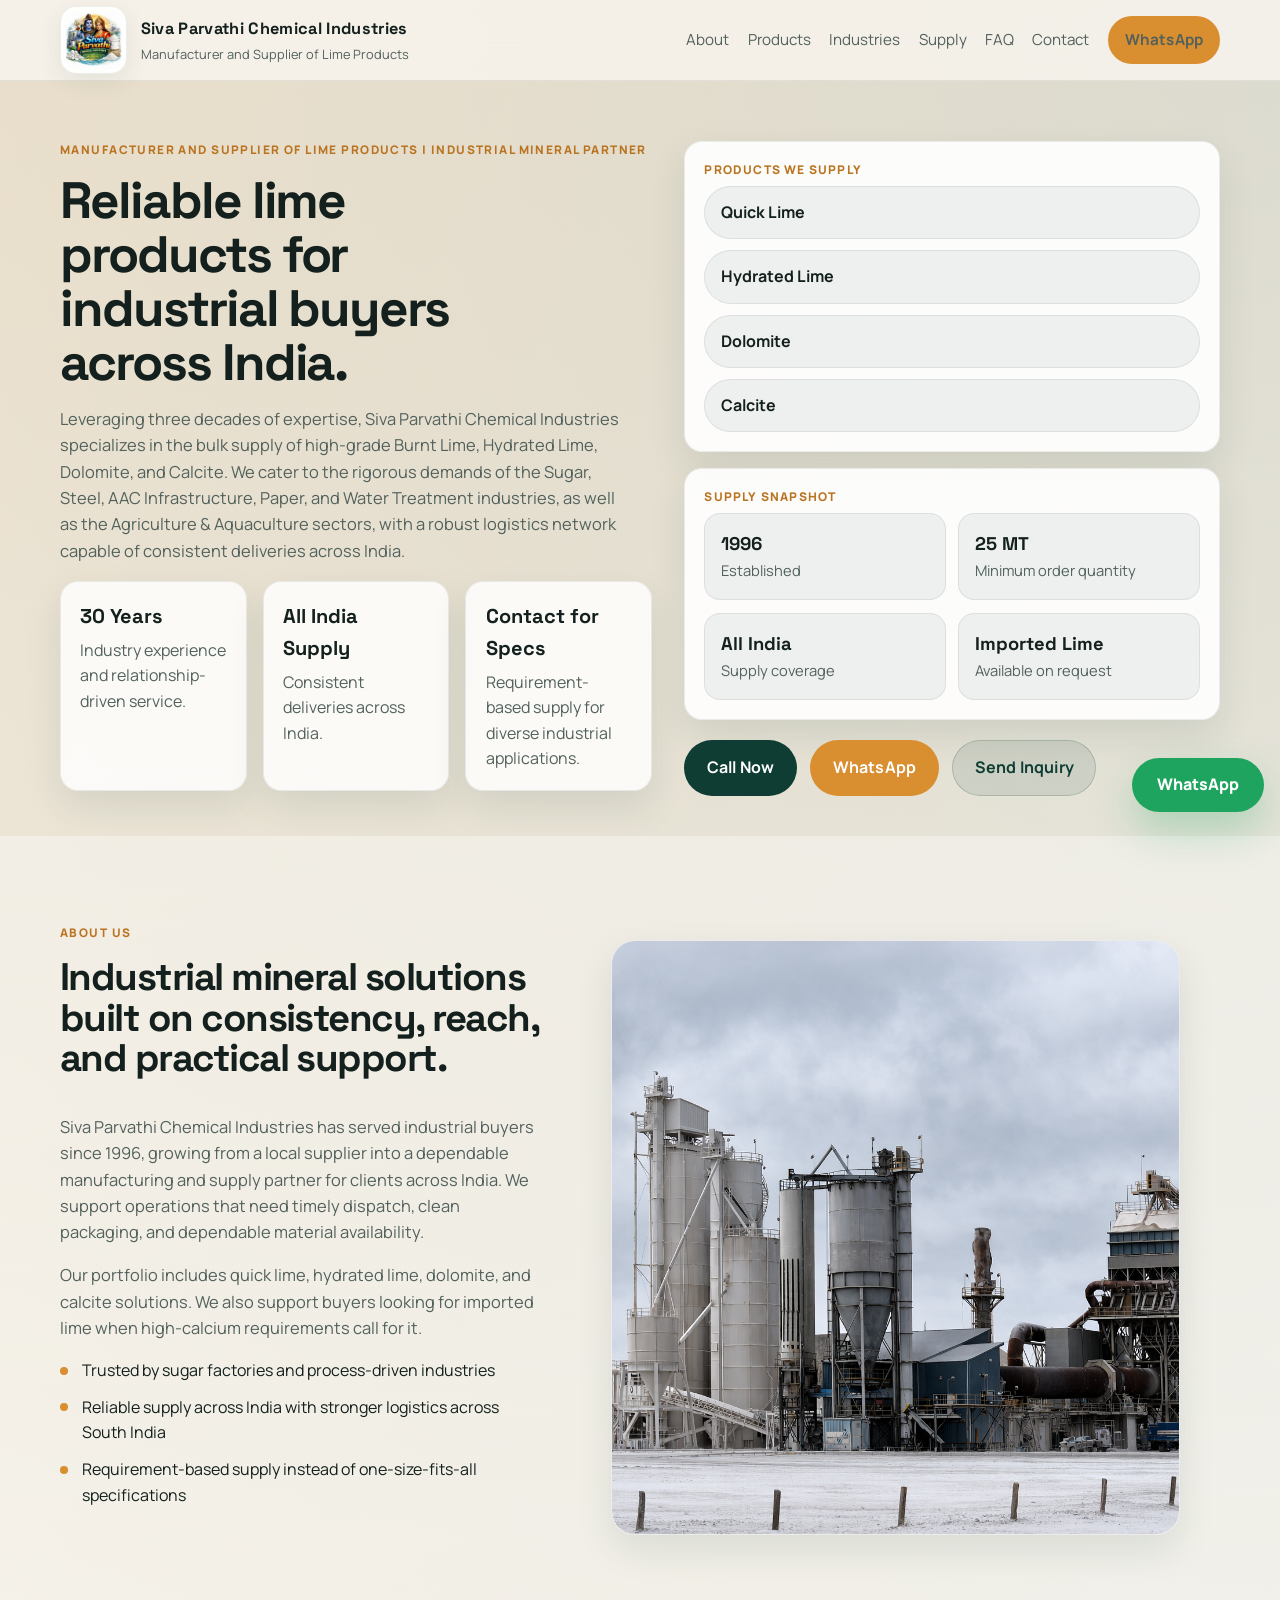
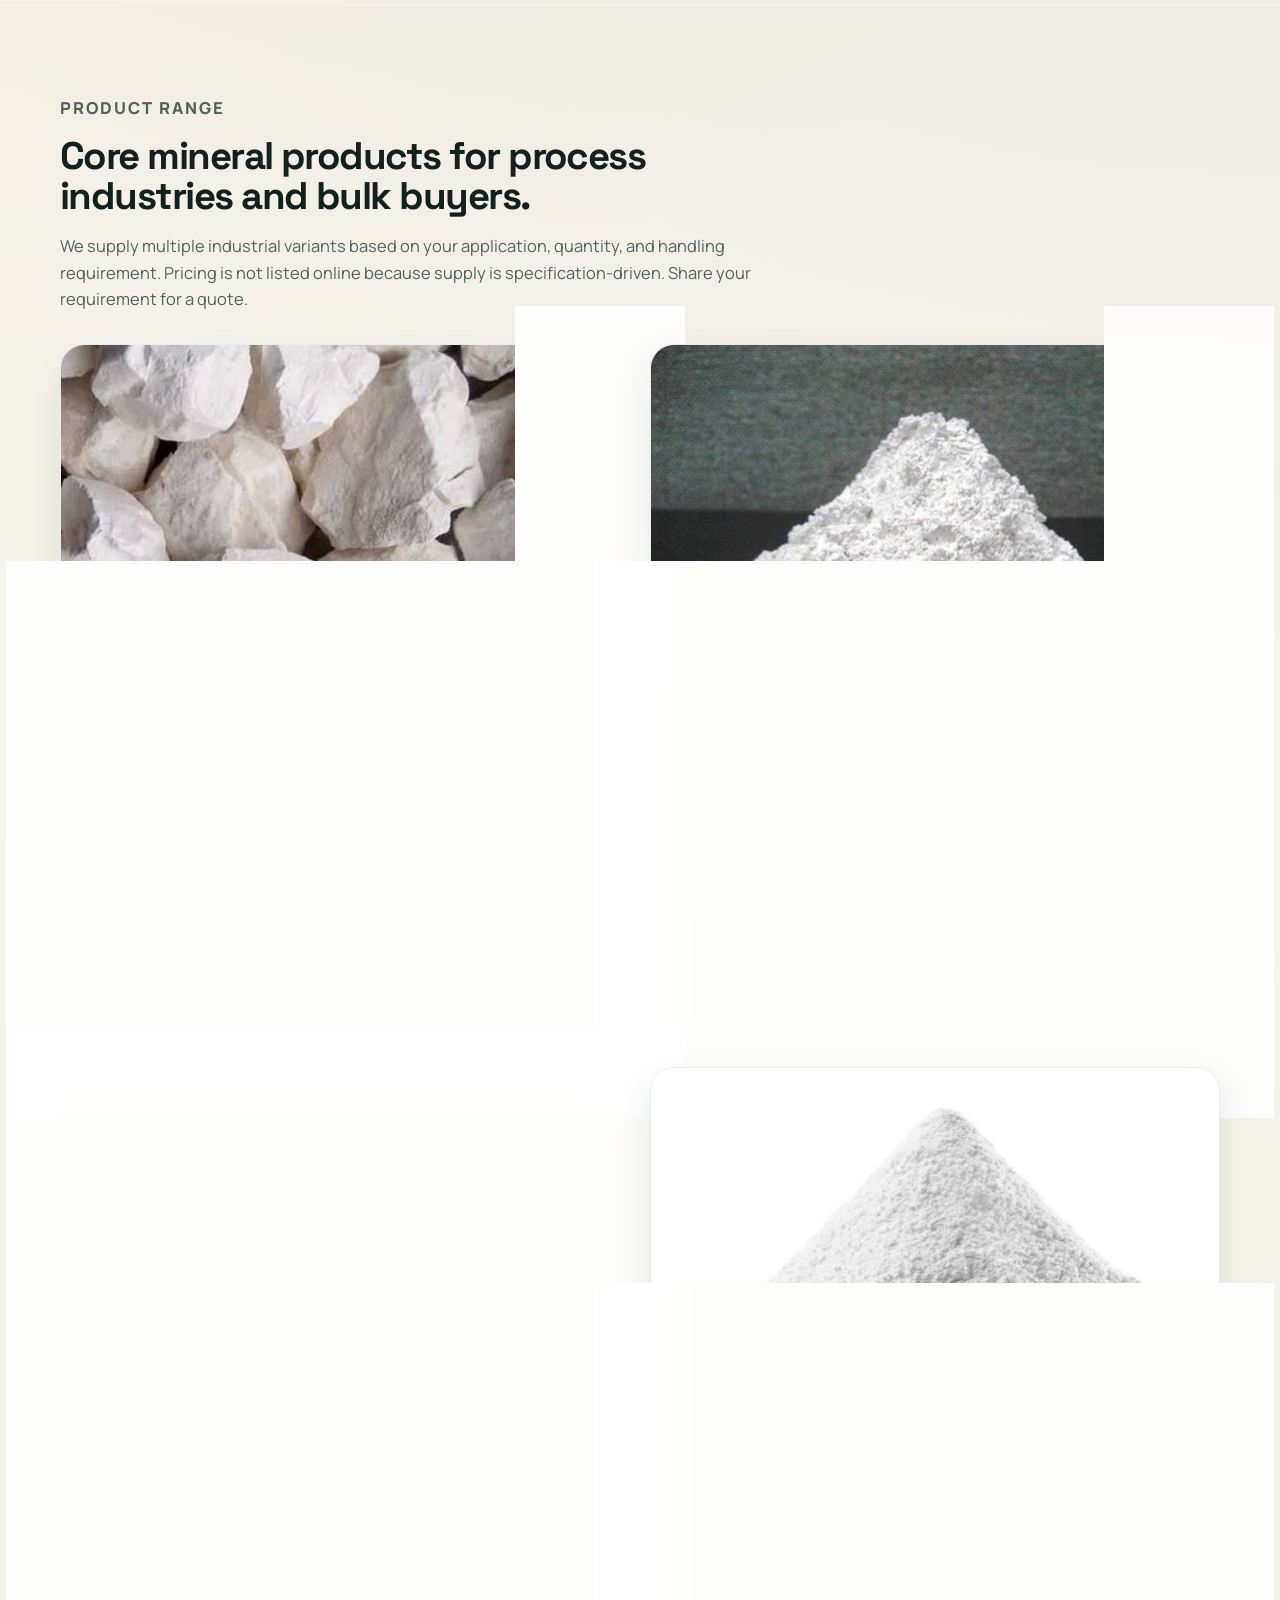
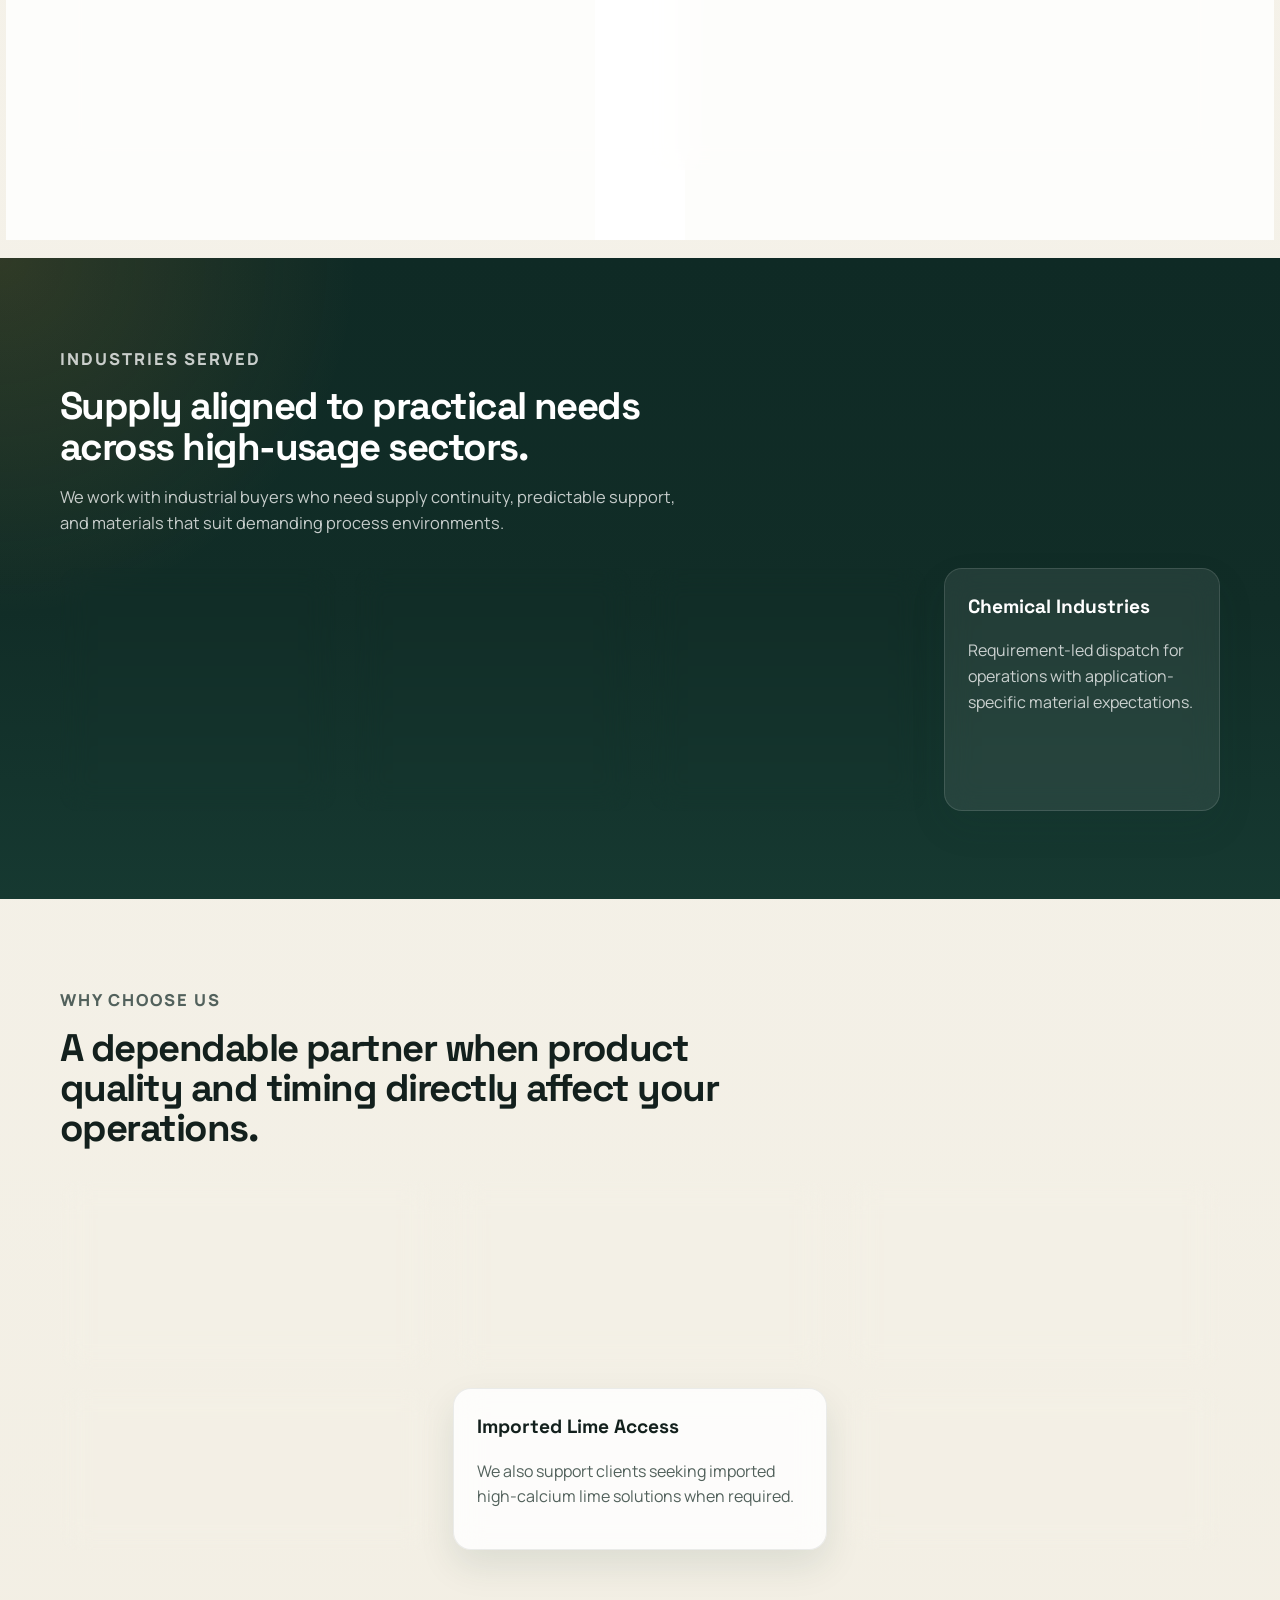
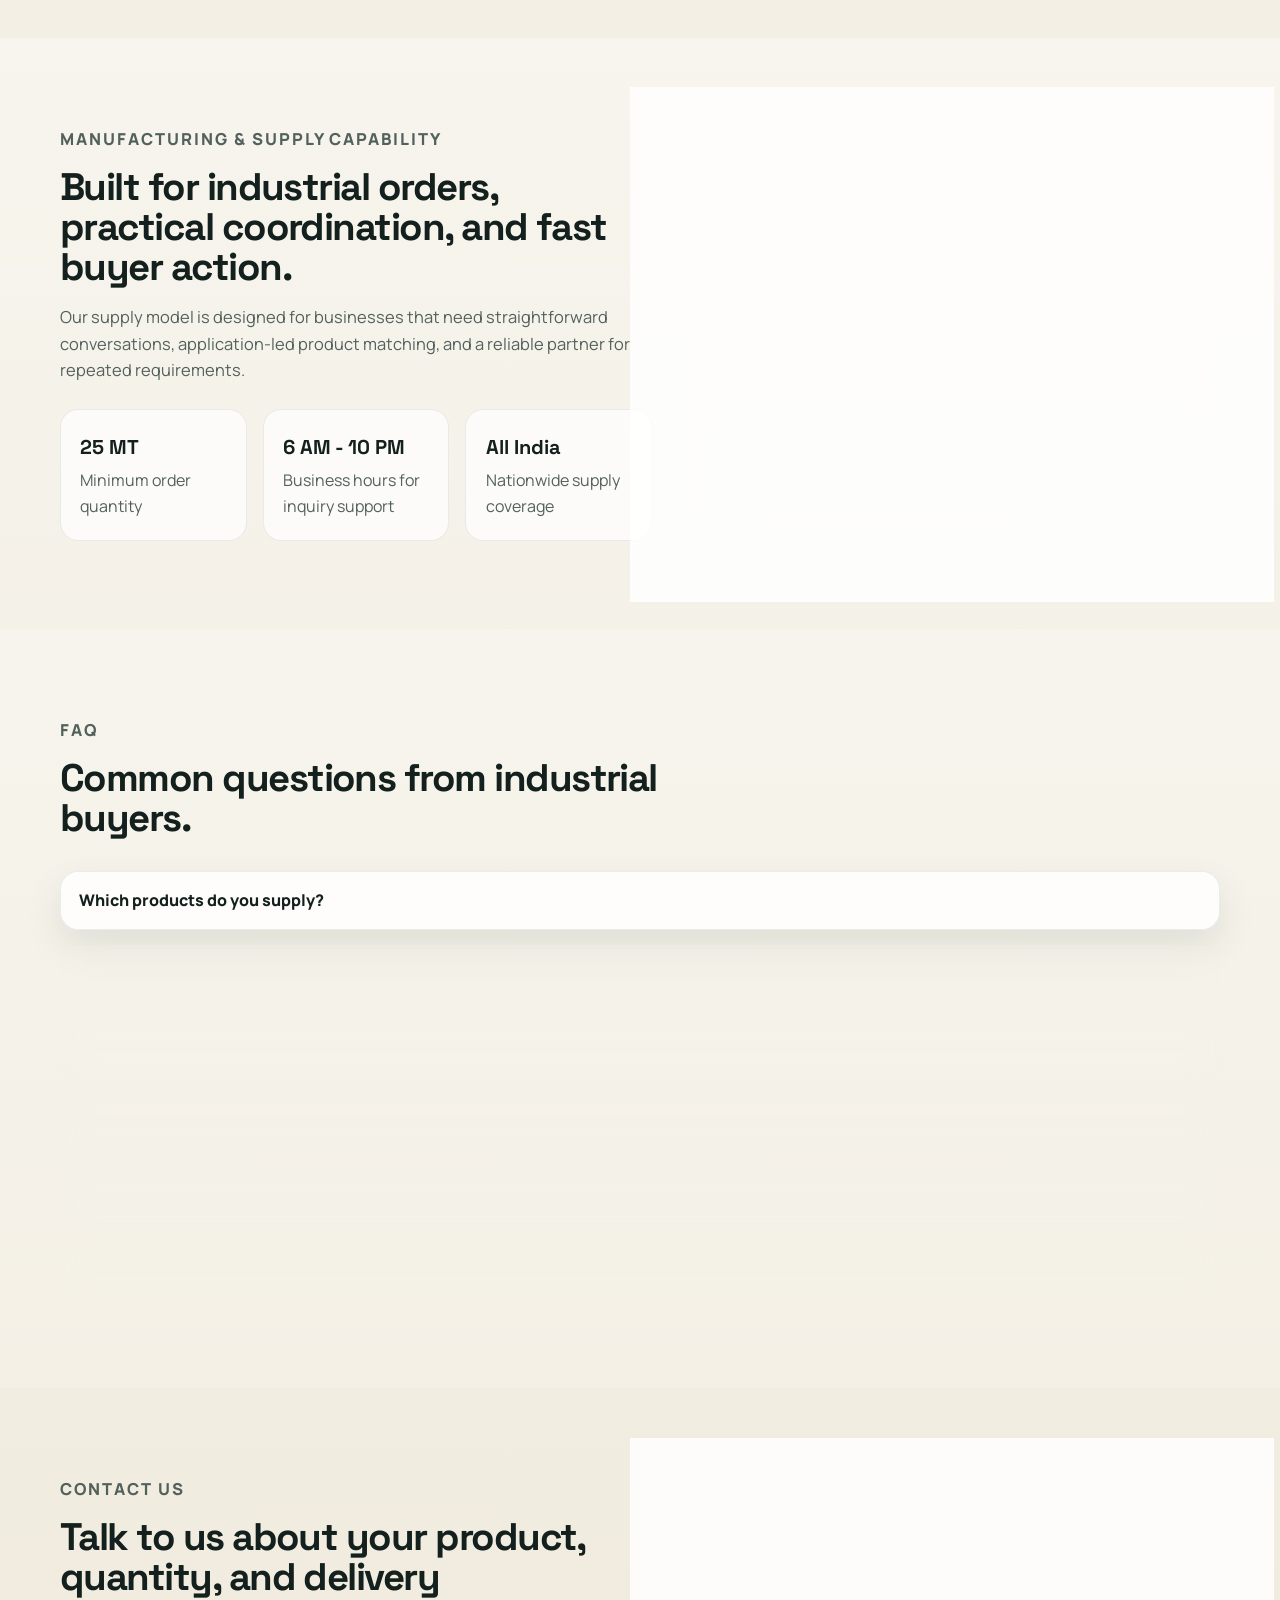
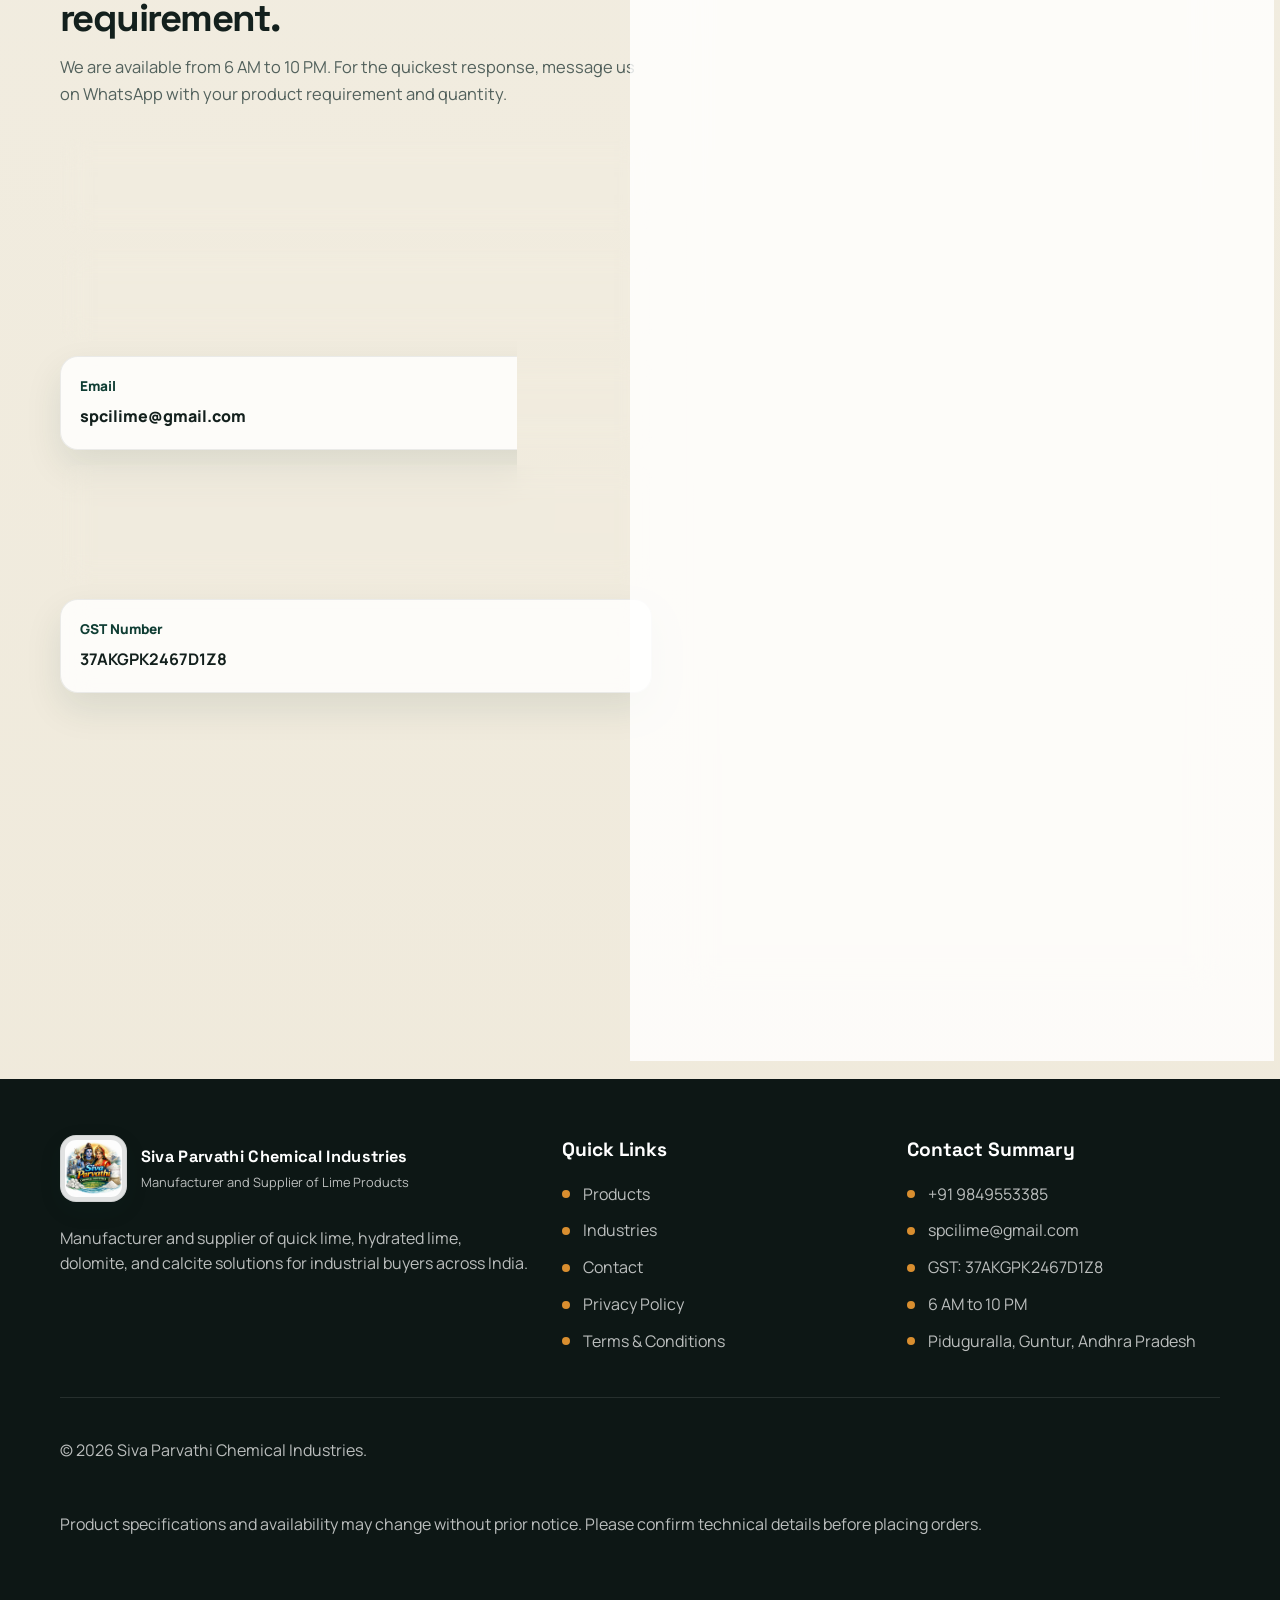
==== index.html @ 6c3212ef "Initial GitHub Pages website build" ====
<!DOCTYPE html>
<html lang="en">
  <head>
    <meta charset="UTF-8" />
    <meta name="viewport" content="width=device-width, initial-scale=1.0" />
    <title>Quick Lime &amp; Hydrated Lime Manufacturer | Siva Parvathi Chemical Industries</title>
    <meta
      name="description"
      content="Siva Parvathi Chemical Industries is a trusted manufacturer and supplier of Quick Lime, Hydrated Lime, Dolomite, and Calcite solutions for sugar factories, construction, paper, and chemical industries across India."
    />
    <meta
      name="keywords"
      content="quick lime manufacturer india, hydrated lime supplier india, industrial lime manufacturer, quick lime for sugar factories, bulk quick lime supplier, calcium oxide supplier, industrial lime supplier"
    />
    <meta name="robots" content="index, follow" />
    <link rel="canonical" href="https://spcilime.netlify.app/" />
    <meta property="og:type" content="website" />
    <meta property="og:title" content="Siva Parvathi Chemical Industries" />
    <meta
      property="og:description"
      content="Manufacturer and supplier of Quick Lime and Hydrated Lime for sugar factories, construction, paper, and industrial applications."
    />
    <meta property="og:url" content="https://spcilime.netlify.app/" />
    <meta property="og:image" content="https://spcilime.netlify.app/assets/Images/Factory.png" />
    <meta name="theme-color" content="#0f3d33" />
    <link rel="icon" type="image/svg+xml" href="assets/favicon.svg" />
    <link rel="preconnect" href="https://fonts.googleapis.com" />
    <link rel="preconnect" href="https://fonts.gstatic.com" crossorigin />
    <link
      href="https://fonts.googleapis.com/css2?family=Manrope:wght@400;500;600;700;800&family=Space+Grotesk:wght@500;700&display=swap"
      rel="stylesheet"
    />
    <link rel="stylesheet" href="styles.css" />
  </head>
  <body>
    <a class="skip-link" href="#main-content">Skip to content</a>

    <header class="site-header" id="top">
      <div class="container header-inner">
        <a class="brand" href="#top" aria-label="Siva Parvathi Chemical Industries homepage">
          <img
            class="brand-logo"
            src="assets/Images/Logo.png"
            alt="Siva Parvathi Chemical Industries logo"
            width="84"
            height="84"
          />
          <span class="brand-text">
            <strong>Siva Parvathi Chemical Industries</strong>
            <span>Manufacturer and Supplier of Lime Products</span>
          </span>
        </a>

        <button
          class="nav-toggle"
          type="button"
          aria-expanded="false"
          aria-controls="site-nav"
          aria-label="Open navigation"
        >
          <span></span>
          <span></span>
          <span></span>
        </button>

        <nav class="site-nav" id="site-nav" aria-label="Primary">
          <a href="#about">About</a>
          <a href="#products">Products</a>
          <a href="#industries">Industries</a>
          <a href="#capability">Supply</a>
          <a href="#faq">FAQ</a>
          <a href="#contact">Contact</a>
          <a class="btn btn-small btn-accent" href="https://wa.me/919849553385" target="_blank" rel="noreferrer">
            WhatsApp
          </a>
        </nav>
      </div>
    </header>

    <main id="main-content">
      <section class="hero-section">
        <div class="container hero-grid">
          <div class="hero-copy">
            <p class="eyebrow">Manufacturer and Supplier of Lime Products | Industrial Mineral Partner</p>
            <h1>Reliable lime products for industrial buyers across India.</h1>
            <p class="hero-lead">
              Leveraging three decades of expertise, Siva Parvathi Chemical Industries specializes in the bulk supply
              of high-grade Burnt Lime, Hydrated Lime, Dolomite, and Calcite. We cater to the rigorous demands of the
              Sugar, Steel, AAC Infrastructure, Paper, and Water Treatment industries, as well as the Agriculture &amp;
              Aquaculture sectors, with a robust logistics network capable of consistent deliveries across India.
            </p>

            <div class="trust-strip">
              <article>
                <strong>30 Years</strong>
                <span>Industry experience and relationship-driven service.</span>
              </article>
              <article>
                <strong>All India Supply</strong>
                <span>Consistent deliveries across India.</span>
              </article>
              <article>
                <strong>Contact for Specs</strong>
                <span>Requirement-based supply for diverse industrial applications.</span>
              </article>
            </div>
          </div>

          <aside class="hero-side-panel" aria-label="Buyer summary">
            <div class="hero-panel-block">
              <span class="visual-label">Products We Supply</span>
              <ul class="hero-product-list">
                <li>Quick Lime</li>
                <li>Hydrated Lime</li>
                <li>Dolomite</li>
                <li>Calcite</li>
              </ul>
            </div>

            <div class="hero-panel-block">
              <span class="visual-label">Supply Snapshot</span>
              <div class="hero-mini-grid">
                <article>
                  <strong>1996</strong>
                  <span>Established</span>
                </article>
                <article>
                  <strong>25 MT</strong>
                  <span>Minimum order quantity</span>
                </article>
                <article>
                  <strong>All India</strong>
                  <span>Supply coverage</span>
                </article>
                <article>
                  <strong>Imported Lime</strong>
                  <span>Available on request</span>
                </article>
              </div>
            </div>

            <div class="hero-actions hero-actions-panel">
              <a class="btn btn-primary" href="tel:+919849553385">Call Now</a>
              <a class="btn btn-accent" href="https://wa.me/919849553385" target="_blank" rel="noreferrer">
                WhatsApp
              </a>
              <a class="btn btn-inquiry" href="#contact">Send Inquiry</a>
            </div>
          </aside>
        </div>
      </section>

      <section class="section section-band" id="about">
        <div class="container section-grid">
          <div class="about-copy-block">
            <div class="section-heading">
              <p class="eyebrow">About Us</p>
              <h2>Industrial mineral solutions built on consistency, reach, and practical support.</h2>
            </div>
            <div class="section-copy">
              <p>
                Siva Parvathi Chemical Industries has served industrial buyers since 1996, growing from a local supplier
                into a dependable manufacturing and supply partner for clients across India. We support operations that
                need timely dispatch, clean packaging, and dependable material availability.
              </p>
              <p>
                Our portfolio includes quick lime, hydrated lime, dolomite, and calcite solutions. We also support
                buyers looking for imported lime when high-calcium requirements call for it.
              </p>
              <ul class="check-list">
                <li>Trusted by sugar factories and process-driven industries</li>
                <li>Reliable supply across India with stronger logistics across South India</li>
                <li>Requirement-based supply instead of one-size-fits-all specifications</li>
              </ul>
            </div>
          </div>

          <div class="about-visual-block">
            <figure class="about-image-card">
              <img
                src="assets/Images/Factory.png"
                alt="Siva Parvathi Chemical Industries factory"
                width="860"
                height="640"
              />
            </figure>
          </div>
        </div>
      </section>

      <section class="section" id="products">
        <div class="container">
          <div class="section-intro">
            <p class="eyebrow">Product Range</p>
            <h2>Core mineral products for process industries and bulk buyers.</h2>
            <p>
              We supply multiple industrial variants based on your application, quantity, and handling requirement.
              Pricing is not listed online because supply is specification-driven. Share your requirement for a quote.
            </p>
          </div>

          <div class="product-grid">
            <article class="product-card">
              <img src="assets/Images/QuickLime.jpg" alt="Quick lime product" width="640" height="420" />
              <div class="product-content">
                <h3>Quick Lime</h3>
                <p>We supply quick lime in both stone and powder forms based on buyer convenience and application needs.</p>
                <p><strong>Available CaO ranges:</strong> 80–90% depending on requirement</p>
                <ul>
                  <li>Available in stone and powder variants</li>
                  <li>Bulk supply for industrial and process use</li>
                  <li>Contact for size, form, and grade suitability</li>
                </ul>
                <button class="text-link inquiry-trigger" type="button" data-product="Quick Lime">
                  Enquire for Quick Lime
                </button>
              </div>
            </article>

            <article class="product-card">
              <img src="assets/Images/HydratedLime.jpg" alt="Hydrated lime product" width="640" height="420" />
              <div class="product-content">
                <h3>Hydrated Lime</h3>
                <p>Hydrated lime for industrial operations that value clean handling, steady availability, and prompt support.</p>
                <p><strong>Available in:</strong> 90%+ purity variants</p>
                <ul>
                  <li>Supplied for diverse industrial needs</li>
                  <li>Requirement-led order handling</li>
                  <li>Contact for purity and application fit</li>
                </ul>
                <button class="text-link inquiry-trigger" type="button" data-product="Hydrated Lime">
                  Enquire for Hydrated Lime
                </button>
              </div>
            </article>

            <article class="product-card">
              <img src="assets/Images/Dolomite.jpg" alt="Dolomite product" width="640" height="420" />
              <div class="product-content">
                <h3>Dolomite</h3>
                <p>Dolomite supply for industrial buyers looking for dependable sourcing and requirement-led dispatch.</p>
                <p><strong>Available with:</strong> MgO/CaCO₃ ratio options</p>
                <ul>
                  <li>Suitable for industrial mineral requirements</li>
                  <li>Requirement-based order support</li>
                  <li>Useful for consolidated sourcing relationships</li>
                </ul>
                <button class="text-link inquiry-trigger" type="button" data-product="Dolomite">
                  Enquire for Dolomite
                </button>
              </div>
            </article>

            <article class="product-card">
              <img src="assets/Images/Calcite.jpg" alt="Calcite product" width="640" height="420" />
              <div class="product-content">
                <h3>Calcite</h3>
                <p>Calcite stone and powder supply for buyers who need an additional industrial mineral partner.</p>
                <p><strong>Available with:</strong> whiteness and mesh size options</p>
                <ul>
                  <li>Calcite stone and powder options available</li>
                  <li>Handled based on buyer application and quantity</li>
                  <li>Simple inquiry path for availability and dispatch</li>
                </ul>
                <button class="text-link inquiry-trigger" type="button" data-product="Calcite">
                  Enquire for Calcite
                </button>
              </div>
            </article>
          </div>
        </div>
      </section>

      <section class="section section-dark" id="industries">
        <div class="container">
          <div class="section-intro narrow light">
            <p class="eyebrow">Industries Served</p>
            <h2>Supply aligned to practical needs across high-usage sectors.</h2>
            <p>
              We work with industrial buyers who need supply continuity, predictable support, and materials that suit
              demanding process environments.
            </p>
          </div>

          <div class="industry-grid">
            <article>
              <h3>Sugar Factories</h3>
              <p>Strong domain familiarity and established supply support for sugar processing operations.</p>
            </article>
            <article>
              <h3>Construction Companies</h3>
              <p>Bulk material support for buyers who value predictable dispatch and dependable communication.</p>
            </article>
            <article>
              <h3>Paper Industries</h3>
              <p>Industrial-grade supply for production environments that need stable sourcing partners.</p>
            </article>
            <article>
              <h3>Chemical Industries</h3>
              <p>Requirement-led dispatch for operations with application-specific material expectations.</p>
            </article>
          </div>
        </div>
      </section>

      <section class="section" id="why-us">
        <div class="container">
          <div class="section-intro">
            <p class="eyebrow">Why Choose Us</p>
            <h2>A dependable partner when product quality and timing directly affect your operations.</h2>
          </div>

          <div class="feature-grid">
            <article class="feature-card">
              <h3>Consistent Quality</h3>
              <p>We focus on reliable supply standards and practical support for industrial buyers.</p>
            </article>
            <article class="feature-card">
              <h3>Bulk Dispatch Capability</h3>
              <p>MOQ starts at 25 MT, making us suitable for operationally serious and repeat buyers.</p>
            </article>
            <article class="feature-card">
              <h3>Timely Delivery</h3>
              <p>We understand that production timelines depend on clear coordination and dispatch discipline.</p>
            </article>
            <article class="feature-card">
              <h3>Clean Packaging</h3>
              <p>Material handling and neat packaging are treated as part of overall supply reliability.</p>
            </article>
            <article class="feature-card">
              <h3>Imported Lime Access</h3>
              <p>We also support clients seeking imported high-calcium lime solutions when required.</p>
            </article>
            <article class="feature-card">
              <h3>Direct Business Communication</h3>
              <p>WhatsApp-first inquiries help buyers move quickly from question to quote request.</p>
            </article>
          </div>
        </div>
      </section>

      <section class="section section-band" id="capability">
        <div class="container capability-grid">
          <div>
            <p class="eyebrow">Manufacturing &amp; Supply Capability</p>
            <h2>Built for industrial orders, practical coordination, and fast buyer action.</h2>
            <p>
              Our supply model is designed for businesses that need straightforward conversations, application-led
              product matching, and a reliable partner for repeated requirements.
            </p>
            <div class="stats-grid">
              <article>
                <strong>25 MT</strong>
                <span>Minimum order quantity</span>
              </article>
              <article>
                <strong>6 AM - 10 PM</strong>
                <span>Business hours for inquiry support</span>
              </article>
              <article>
                <strong>All India</strong>
                <span>Nationwide supply coverage</span>
              </article>
            </div>
          </div>

          <div class="spec-card">
            <h3>How we handle requirements</h3>
            <ul class="check-list">
              <li>No generic pricing table. Orders are handled based on your requirement.</li>
              <li>Multiple specifications can be supported depending on application.</li>
              <li>Quick response path through call, WhatsApp, or Netlify inquiry form.</li>
              <li>Address and logistics coordination handled directly with the business.</li>
            </ul>
            <a class="btn btn-primary btn-block" href="https://wa.me/919849553385" target="_blank" rel="noreferrer">
              Discuss Your Requirement
            </a>
          </div>
        </div>
      </section>

      <section class="section section-band" id="faq">
        <div class="container">
          <div class="section-intro">
            <p class="eyebrow">FAQ</p>
            <h2>Common questions from industrial buyers.</h2>
          </div>

          <div class="faq-list">
            <details>
              <summary>Which products do you supply?</summary>
              <p>We supply quick lime stone, quick lime powder, hydrated lime, dolomite powder, and calcite solutions.</p>
            </details>
            <details>
              <summary>Do you publish technical specifications on the website?</summary>
              <p>We support multiple specifications based on industry requirement. Please contact us with your application details.</p>
            </details>
            <details>
              <summary>What is the minimum order quantity?</summary>
              <p>The current minimum order quantity is 25 MT.</p>
            </details>
            <details>
              <summary>Which regions do you serve?</summary>
              <p>We serve buyers across India, with strong experience in Andhra Pradesh, Tamil Nadu, and Karnataka.</p>
            </details>
            <details>
              <summary>Do you also deal in imported lime?</summary>
              <p>Yes. Imported lime can be discussed for buyers seeking high-calcium solutions subject to requirement and availability.</p>
            </details>
            <details>
              <summary>How should I place an inquiry?</summary>
              <p>WhatsApp is the fastest option. You can also call, email, or use the inquiry form on this page.</p>
            </details>
          </div>
        </div>
      </section>

      <section class="section" id="contact">
        <div class="container contact-grid">
          <div>
            <div class="section-intro left">
              <p class="eyebrow">Contact Us</p>
              <h2>Talk to us about your product, quantity, and delivery requirement.</h2>
              <p>
                We are available from 6 AM to 10 PM. For the quickest response, message us on WhatsApp with your
                product requirement and quantity.
              </p>
            </div>

            <div class="contact-cards">
              <article class="contact-card">
                <span>Call</span>
                <a href="tel:+919849553385">+91 9849553385</a>
              </article>
              <article class="contact-card">
                <span>WhatsApp</span>
                <a href="https://wa.me/919849553385" target="_blank" rel="noreferrer">Start WhatsApp Inquiry</a>
              </article>
              <article class="contact-card">
                <span>Email</span>
                <a href="mailto:spcilime@gmail.com">spcilime@gmail.com</a>
              </article>
              <article class="contact-card">
                <span>Office &amp; Factory</span>
                <address>
                  S No. 855/36/1, 855/36/2, Pillutla Road, main road, Guntur, Andhra Pradesh, 522413
                </address>
              </article>
              <article class="contact-card">
                <span>GST Number</span>
                <strong>37AKGPK2467D1Z8</strong>
              </article>
            </div>
          </div>

          <form
            id="inquiry-form"
            class="inquiry-form"
            method="POST"
            novalidate
          >

            <div class="form-header">
              <p class="eyebrow">Quick Inquiry</p>
              <h3>Send your requirement</h3>
              <p>Share product, quantity, and message. We will follow up directly.</p>
            </div>

            <label>
              Name
              <input type="text" name="name" placeholder="Your name" required />
            </label>

            <label>
              Phone Number
              <input
                id="phone-field"
                type="tel"
                name="phone"
                placeholder="+91 XXXXX XXXXX"
                inputmode="tel"
                pattern="^(\+91[\-\s]?)?[6-9]\d{9}$"
                title="Enter a valid 10-digit Indian mobile number, with optional +91 prefix."
                required
              />
            </label>

            <label>
              Email Address (Optional)
              <input type="email" name="email" placeholder="you@example.com" />
            </label>

            <label>
              Product Interested In
              <select id="product-field" name="product" required>
                <option value="">Select a product</option>
                <option value="Quick Lime">Quick Lime</option>
                <option value="Hydrated Lime">Hydrated Lime</option>
                <option value="Dolomite">Dolomite</option>
                <option value="Calcite">Calcite</option>
              </select>
            </label>

            <label>
              Quantity
              <input type="text" name="quantity" placeholder="Example: 25 MT" />
            </label>

            <label>
              Message
              <textarea name="message" rows="5" placeholder="Share your requirement, location, and delivery timeline."></textarea>
            </label>

            <button class="btn btn-primary btn-block" type="submit">Submit Inquiry</button>
            <p class="form-error" id="phone-error" aria-live="polite"></p>
            <p class="form-success hidden" id="form-success" aria-live="polite">Thank you. Your inquiry has been submitted successfully. We will get back to you soon.</p>
            <p class="form-note">Preferred contact: WhatsApp. We may respond by phone, WhatsApp, or email based on your inquiry.</p>
          </form>
        </div>
      </section>
    </main>

    <footer class="site-footer">
      <div class="container footer-grid">
        <div>
          <a class="brand footer-brand" href="#top">
            <img
              class="brand-logo"
              src="assets/Images/Logo.png"
              alt="Siva Parvathi Chemical Industries logo"
              width="84"
              height="84"
            />
            <span class="brand-text">
              <strong>Siva Parvathi Chemical Industries</strong>
              <span>Manufacturer and Supplier of Lime Products</span>
            </span>
          </a>
          <p class="footer-copy">
            Manufacturer and supplier of quick lime, hydrated lime, dolomite, and calcite solutions for industrial
            buyers across India.
          </p>
        </div>

        <div>
          <h3>Quick Links</h3>
          <ul class="footer-links">
            <li><a href="#products">Products</a></li>
            <li><a href="#industries">Industries</a></li>
            <li><a href="#contact">Contact</a></li>
            <li><a href="privacy-policy.html">Privacy Policy</a></li>
            <li><a href="terms.html">Terms &amp; Conditions</a></li>
          </ul>
        </div>

        <div>
          <h3>Contact Summary</h3>
          <ul class="footer-links">
            <li><a href="tel:+919849553385">+91 9849553385</a></li>
            <li><a href="mailto:spcilime@gmail.com">spcilime@gmail.com</a></li>
            <li>GST: 37AKGPK2467D1Z8</li>
            <li>6 AM to 10 PM</li>
            <li>Piduguralla, Guntur, Andhra Pradesh</li>
          </ul>
        </div>
      </div>

      <div class="container footer-bottom">
        <p>&copy; <span id="year"></span> Siva Parvathi Chemical Industries.</p>
        <p>Product specifications and availability may change without prior notice. Please confirm technical details before placing orders.</p>
      </div>
    </footer>

    <a
      class="floating-whatsapp"
      href="https://wa.me/919849553385"
      target="_blank"
      rel="noreferrer"
      aria-label="Chat on WhatsApp"
    >
      WhatsApp
    </a>

    <div class="mobile-contact-bar" aria-label="Mobile contact actions">
      <a href="tel:+919849553385">Call</a>
      <a href="mailto:spcilime@gmail.com">Email</a>
      <a href="https://wa.me/919849553385" target="_blank" rel="noreferrer">WhatsApp</a>
    </div>

    <script src="script.js"></script>
  </body>
</html>
---- styles.css ----
:root {
  --bg: #f4f1e8;
  --bg-soft: #fbfaf6;
  --surface: rgba(255, 255, 255, 0.82);
  --surface-strong: #ffffff;
  --text: #13201d;
  --muted: #52615c;
  --line: rgba(19, 32, 29, 0.12);
  --primary: #0f3d33;
  --primary-strong: #0a2b24;
  --accent: #d98e2f;
  --accent-strong: #ba7421;
  --dark: #0c1715;
  --success: #2c7a59;
  --shadow-lg: 0 24px 60px rgba(15, 61, 51, 0.16);
  --shadow-md: 0 16px 36px rgba(15, 61, 51, 0.1);
  --radius-xl: 32px;
  --radius-lg: 24px;
  --radius-md: 18px;
  --radius-sm: 12px;
  --container: min(1160px, calc(100vw - 2rem));
}

*,
*::before,
*::after {
  box-sizing: border-box;
}

html {
  scroll-behavior: smooth;
}

body {
  margin: 0;
  font-family: "Manrope", sans-serif;
  color: var(--text);
  background:
    radial-gradient(circle at top left, rgba(217, 142, 47, 0.14), transparent 24%),
    radial-gradient(circle at top right, rgba(15, 61, 51, 0.12), transparent 28%),
    linear-gradient(180deg, #f8f5ee 0%, #f4f1e8 46%, #efe9da 100%);
  line-height: 1.6;
}

img {
  display: block;
  max-width: 100%;
  height: auto;
}

a {
  color: inherit;
  text-decoration: none;
}

button,
input,
textarea {
  font: inherit;
}

.skip-link {
  position: absolute;
  left: -999px;
  top: 1rem;
  background: var(--primary);
  color: #fff;
  padding: 0.75rem 1rem;
  border-radius: 999px;
  z-index: 100;
}

.skip-link:focus {
  left: 1rem;
}

.container {
  width: var(--container);
  margin: 0 auto;
}

.site-header {
  position: sticky;
  top: 0;
  z-index: 20;
  backdrop-filter: blur(18px);
  background: rgba(248, 245, 238, 0.82);
  border-bottom: 1px solid rgba(19, 32, 29, 0.08);
}

.header-inner {
  display: flex;
  align-items: center;
  justify-content: space-between;
  gap: 1.5rem;
  min-height: 5rem;
}

.brand {
  display: inline-flex;
  align-items: center;
  gap: 0.85rem;
}

.brand-logo {
  width: 4.2rem;
  height: 4.2rem;
  object-fit: contain;
  border-radius: 1rem;
  background: rgba(255, 255, 255, 0.88);
  border: 1px solid rgba(19, 32, 29, 0.08);
  box-shadow: 0 8px 24px rgba(15, 61, 51, 0.08);
  padding: 0.25rem;
}

.brand-text {
  display: grid;
  gap: 0.15rem;
}

.brand-text strong {
  font-family: "Space Grotesk", sans-serif;
  font-size: 1.02rem;
  letter-spacing: 0.02em;
}

.brand-text span {
  color: var(--muted);
  font-size: 0.8rem;
}

.site-nav {
  display: flex;
  align-items: center;
  gap: 1.15rem;
}

.site-nav a {
  font-size: 0.95rem;
  color: var(--muted);
  transition: color 180ms ease;
}

.site-nav a:hover,
.site-nav a:focus-visible {
  color: var(--text);
}

.nav-toggle {
  display: none;
  border: 0;
  background: transparent;
  padding: 0;
  cursor: pointer;
}

.nav-toggle span {
  display: block;
  width: 1.6rem;
  height: 2px;
  background: var(--text);
  margin: 0.3rem 0;
  border-radius: 999px;
}

.btn {
  display: inline-flex;
  align-items: center;
  justify-content: center;
  gap: 0.55rem;
  min-height: 3.1rem;
  padding: 0.9rem 1.35rem;
  border-radius: 999px;
  border: 1px solid transparent;
  font-weight: 700;
  letter-spacing: 0.01em;
  transition:
    transform 180ms ease,
    background 180ms ease,
    border-color 180ms ease,
    color 180ms ease;
}

.btn:hover,
.btn:focus-visible {
  transform: translateY(-1px);
}

.btn-primary {
  background: var(--primary);
  color: #fff;
}

.btn-primary:hover,
.btn-primary:focus-visible {
  background: var(--primary-strong);
}

.btn-accent {
  background: var(--accent);
  color: #fff;
}

.btn-accent:hover,
.btn-accent:focus-visible {
  background: var(--accent-strong);
}

.btn-ghost {
  background: transparent;
  border-color: var(--line);
  color: var(--text);
}

.btn-inquiry {
  background: rgba(15, 61, 51, 0.1);
  border-color: rgba(15, 61, 51, 0.18);
  color: var(--primary);
}

.btn-inquiry:hover,
.btn-inquiry:focus-visible {
  background: rgba(15, 61, 51, 0.16);
  border-color: rgba(15, 61, 51, 0.24);
}

.btn-small {
  min-height: 2.6rem;
  padding: 0.7rem 1rem;
}

.btn-block {
  width: 100%;
}

.hero-section {
  position: relative;
  overflow: clip;
  padding: 3.75rem 0 2.5rem;
}

.hero-grid {
  display: grid;
  grid-template-columns: minmax(0, 1.05fr) minmax(320px, 0.95fr);
  gap: 2rem;
  align-items: start;
}

.eyebrow {
  margin: 0 0 0.9rem;
  color: var(--accent-strong);
  text-transform: uppercase;
  letter-spacing: 0.12em;
  font-size: 0.74rem;
  font-weight: 800;
}

.hero-copy h1,
.section-heading h2,
.section-intro h2,
.capability-grid h2 {
  margin: 0;
  font-family: "Space Grotesk", sans-serif;
  line-height: 1.05;
  letter-spacing: -0.04em;
}

.hero-copy h1 {
  font-size: clamp(2.1rem, 4vw, 3.8rem);
  max-width: 13ch;
}

.hero-lead,
.section-intro p,
.section-copy p,
.capability-grid p,
.contact-grid p {
  font-size: 1.03rem;
  color: var(--muted);
}

.hero-lead {
  max-width: 56ch;
}

.hero-actions {
  display: flex;
  flex-wrap: wrap;
  gap: 0.85rem;
  margin-bottom: 1.4rem;
}

.hero-actions-panel {
  margin-bottom: 0;
  margin-top: 0.25rem;
}

.trust-strip {
  display: grid;
  grid-template-columns: repeat(3, minmax(0, 1fr));
  gap: 1rem;
}

.trust-strip article,
.feature-card,
.contact-card,
.spec-card,
.faq-list details,
.product-card,
.inquiry-form,
.industry-grid article {
  background: var(--surface);
  border: 1px solid rgba(19, 32, 29, 0.08);
  box-shadow: var(--shadow-md);
  backdrop-filter: blur(14px);
}

.trust-strip article {
  padding: 1.15rem 1.2rem;
  border-radius: var(--radius-md);
}

.trust-strip strong,
.stats-grid strong {
  display: block;
  font-size: 1.25rem;
  font-family: "Space Grotesk", sans-serif;
  margin-bottom: 0.35rem;
}

.trust-strip span,
.stats-grid span,
.feature-card p,
.contact-card span,
.contact-card address,
.faq-list p,
.product-content p,
.industry-grid p,
.footer-copy,
.footer-bottom p,
.form-note {
  color: var(--muted);
}

.form-error {
  min-height: 1.2rem;
  margin: 0.75rem 0 0;
  color: #b24d18;
  font-size: 0.92rem;
  font-weight: 700;
}

.hero-side-panel {
  display: grid;
  gap: 1rem;
  align-content: start;
}

.hero-panel-block {
  background: rgba(255, 255, 255, 0.9);
  border: 1px solid rgba(19, 32, 29, 0.08);
  box-shadow: var(--shadow-md);
  border-radius: var(--radius-md);
  padding: 1.15rem 1.2rem;
}

.hero-panel-block strong {
  display: block;
  font-family: "Space Grotesk", sans-serif;
  font-size: 1.15rem;
}

.hero-product-list {
  list-style: none;
  padding: 0;
  margin: 0;
  display: grid;
  gap: 0.7rem;
}

.hero-product-list li {
  display: flex;
  align-items: center;
  min-height: 3rem;
  padding: 0.8rem 1rem;
  border-radius: 999px;
  background: rgba(15, 61, 51, 0.06);
  border: 1px solid rgba(19, 32, 29, 0.08);
  font-weight: 700;
}

.hero-mini-grid {
  display: grid;
  grid-template-columns: repeat(2, minmax(0, 1fr));
  gap: 0.8rem;
}

.hero-mini-grid article {
  padding: 0.95rem 1rem;
  border-radius: 1rem;
  background: rgba(15, 61, 51, 0.06);
  border: 1px solid rgba(19, 32, 29, 0.08);
}

.hero-mini-grid span {
  color: var(--muted);
  font-size: 0.92rem;
}

.visual-label {
  display: block;
  font-size: 0.75rem;
  letter-spacing: 0.1em;
  text-transform: uppercase;
  color: var(--accent-strong);
  margin-bottom: 0.4rem;
  font-weight: 800;
}

.section {
  padding: 5.5rem 0;
}

.section-band {
  background: linear-gradient(180deg, rgba(255, 255, 255, 0.36), rgba(255, 255, 255, 0.18));
}

.section-dark {
  color: #fff;
  background:
    radial-gradient(circle at top left, rgba(217, 142, 47, 0.16), transparent 25%),
    linear-gradient(180deg, #0f2a25, #112d27 55%, #163931);
}

.section-grid {
  display: grid;
  grid-template-columns: minmax(0, 0.85fr) minmax(0, 1.15fr);
  gap: 2rem;
  align-items: stretch;
}

.about-copy-block {
  display: grid;
  gap: 1.2rem;
}

.about-visual-block {
  display: grid;
  align-content: stretch;
}

.about-image-card {
  height: 100%;
  min-height: 520px;
  background: rgba(255, 255, 255, 0.88);
  border: 1px solid rgba(19, 32, 29, 0.08);
  box-shadow: var(--shadow-md);
  border-radius: var(--radius-lg);
  overflow: hidden;
}

.about-image-card img {
  width: 100%;
  height: 100%;
  object-fit: cover;
}

.section-heading h2,
.section-intro h2,
.capability-grid h2,
.contact-grid h2 {
  font-size: clamp(2rem, 3vw, 3.25rem);
}

.section-intro {
  max-width: 44rem;
  margin-bottom: 2rem;
}

.section-intro.narrow {
  max-width: 40rem;
}

.section-intro.light p,
.section-dark .eyebrow,
.industry-grid p {
  color: rgba(255, 255, 255, 0.76);
}

.check-list,
.product-content ul,
.footer-links {
  list-style: none;
  padding: 0;
  margin: 1rem 0 0;
}

.check-list li,
.product-content li,
.footer-links li {
  position: relative;
  padding-left: 1.35rem;
  margin-bottom: 0.7rem;
}

.check-list li::before,
.product-content li::before,
.footer-links li::before {
  content: "";
  position: absolute;
  left: 0;
  top: 0.55rem;
  width: 0.5rem;
  height: 0.5rem;
  border-radius: 999px;
  background: var(--accent);
}

.product-grid,
.feature-grid,
.industry-grid {
  display: grid;
  gap: 1.2rem;
}

.product-grid {
  grid-template-columns: repeat(2, minmax(0, 1fr));
}

.product-card {
  overflow: hidden;
  border-radius: var(--radius-lg);
}

.product-card img {
  aspect-ratio: 16 / 10;
  object-fit: cover;
  width: 100%;
}

.product-content {
  padding: 1.4rem;
}

.product-content h3,
.feature-card h3,
.industry-grid h3,
.spec-card h3,
.contact-grid h3,
.footer-grid h3 {
  margin-top: 0;
  margin-bottom: 0.5rem;
  font-size: 1.2rem;
  font-family: "Space Grotesk", sans-serif;
}

.text-link {
  margin-top: 0.6rem;
  border: 0;
  background: none;
  color: var(--primary);
  font-weight: 800;
  padding: 0;
  cursor: pointer;
}

.industry-grid {
  grid-template-columns: repeat(4, minmax(0, 1fr));
}

.industry-grid article {
  border-radius: var(--radius-md);
  padding: 1.4rem;
  background: rgba(255, 255, 255, 0.08);
  border-color: rgba(255, 255, 255, 0.12);
}

.feature-grid {
  grid-template-columns: repeat(3, minmax(0, 1fr));
}

.feature-card {
  padding: 1.45rem;
  border-radius: var(--radius-md);
}

.capability-grid,
.contact-grid {
  display: grid;
  grid-template-columns: minmax(0, 1.05fr) minmax(0, 0.95fr);
  gap: 2rem;
  align-items: start;
}

.stats-grid {
  display: grid;
  grid-template-columns: repeat(3, minmax(0, 1fr));
  gap: 1rem;
  margin-top: 1.6rem;
}

.stats-grid article {
  padding: 1.3rem 1.2rem;
  border-radius: var(--radius-md);
  background: rgba(255, 255, 255, 0.7);
  border: 1px solid rgba(19, 32, 29, 0.08);
}

.spec-card {
  padding: 1.6rem;
  border-radius: var(--radius-lg);
}

.faq-list {
  display: grid;
  gap: 0.9rem;
}

.faq-list details {
  border-radius: var(--radius-md);
  padding: 1rem 1.15rem;
}

.faq-list summary {
  cursor: pointer;
  font-weight: 800;
  list-style: none;
}

.faq-list summary::-webkit-details-marker {
  display: none;
}

.faq-list p {
  margin-bottom: 0;
}

.contact-cards {
  display: grid;
  gap: 0.9rem;
  margin: 1.4rem 0;
}

.contact-card {
  padding: 1.2rem;
  border-radius: var(--radius-md);
}

.contact-card span {
  display: block;
  margin-bottom: 0.4rem;
  font-size: 0.85rem;
  font-weight: 800;
  color: var(--primary);
}

.contact-card a {
  font-weight: 800;
}

.contact-card address {
  font-style: normal;
}

.inquiry-form {
  padding: 1.5rem;
  border-radius: var(--radius-lg);
}

.form-header {
  margin-bottom: 1rem;
}

.inquiry-form label {
  display: grid;
  gap: 0.45rem;
  margin-bottom: 1rem;
  font-weight: 700;
}

.inquiry-form input,
.inquiry-form select,
.inquiry-form textarea {
  width: 100%;
  border: 1px solid rgba(19, 32, 29, 0.14);
  border-radius: 1rem;
  background: rgba(255, 255, 255, 0.8);
  padding: 0.95rem 1rem;
  color: var(--text);
}

.inquiry-form input:focus,
.inquiry-form select:focus,
.inquiry-form textarea:focus {
  outline: 2px solid rgba(15, 61, 51, 0.22);
  border-color: var(--primary);
}

.hidden {
  display: none;
}

.site-footer {
  padding: 3.5rem 0 6rem;
  background: #0d1715;
  color: #fff;
}

.footer-grid {
  display: grid;
  grid-template-columns: 1.2fr 0.8fr 0.8fr;
  gap: 2rem;
  padding-bottom: 2rem;
}

.footer-brand .brand-text span,
.footer-copy,
.footer-bottom p,
.footer-links a,
.footer-links li {
  color: rgba(255, 255, 255, 0.72);
}

.footer-links a:hover,
.footer-links a:focus-visible {
  color: #fff;
}

.footer-bottom {
  display: flex;
  flex-wrap: wrap;
  justify-content: space-between;
  gap: 1rem;
  padding-top: 1.5rem;
  border-top: 1px solid rgba(255, 255, 255, 0.1);
}

.floating-whatsapp {
  position: fixed;
  right: 1rem;
  bottom: 5.5rem;
  z-index: 16;
  display: inline-flex;
  align-items: center;
  justify-content: center;
  min-width: 8.25rem;
  min-height: 3.1rem;
  padding: 0.9rem 1.2rem;
  border-radius: 999px;
  background: #1ea45e;
  color: #fff;
  font-weight: 800;
  box-shadow: 0 18px 40px rgba(30, 164, 94, 0.28);
}

.mobile-contact-bar {
  position: fixed;
  left: 0;
  right: 0;
  bottom: 0;
  z-index: 18;
  display: none;
  grid-template-columns: repeat(3, minmax(0, 1fr));
  background: rgba(12, 23, 21, 0.94);
  backdrop-filter: blur(18px);
  border-top: 1px solid rgba(255, 255, 255, 0.08);
}

.mobile-contact-bar a {
  display: inline-flex;
  align-items: center;
  justify-content: center;
  min-height: 3.8rem;
  color: #fff;
  font-weight: 800;
  border-right: 1px solid rgba(255, 255, 255, 0.08);
}

.mobile-contact-bar a:last-child {
  border-right: 0;
  background: rgba(217, 142, 47, 0.16);
}

.legal-page {
  min-height: 100vh;
}

.legal-main {
  padding: 4rem 0 5rem;
}

.legal-shell {
  max-width: 48rem;
  padding: 2rem;
  border-radius: var(--radius-lg);
  background: rgba(255, 255, 255, 0.84);
  border: 1px solid rgba(19, 32, 29, 0.08);
  box-shadow: var(--shadow-md);
}

.legal-shell h1,
.legal-shell h2 {
  font-family: "Space Grotesk", sans-serif;
}

@media (max-width: 1080px) {
  .hero-grid,
  .section-grid,
  .capability-grid,
  .contact-grid,
  .footer-grid,
  .industry-grid {
    grid-template-columns: 1fr;
  }

  .product-grid,
  .feature-grid {
    grid-template-columns: repeat(2, minmax(0, 1fr));
  }

  .trust-strip,
  .stats-grid {
    grid-template-columns: 1fr;
  }

  .hero-copy h1 {
    max-width: 14ch;
  }

  .hero-mini-grid {
    grid-template-columns: 1fr 1fr;
  }

  .about-image-card {
    min-height: 420px;
  }

}

@media (max-width: 760px) {
  .site-nav {
    position: absolute;
    inset: calc(100% + 0.5rem) 1rem auto;
    display: none;
    flex-direction: column;
    align-items: stretch;
    gap: 0.75rem;
    padding: 1rem;
    border-radius: 1rem;
    background: rgba(255, 255, 255, 0.96);
    border: 1px solid rgba(19, 32, 29, 0.08);
    box-shadow: var(--shadow-md);
  }

  .site-nav.is-open {
    display: flex;
  }

  .nav-toggle {
    display: block;
  }

  .hero-section,
  .section,
  .legal-main {
    padding-top: 4rem;
    padding-bottom: 4rem;
  }

  .hero-copy h1 {
    font-size: clamp(2.3rem, 10vw, 3.3rem);
  }

  .hero-actions {
    flex-direction: column;
    align-items: stretch;
  }

  .product-grid,
  .feature-grid {
    grid-template-columns: 1fr;
  }

  .hero-mini-grid {
    grid-template-columns: 1fr;
  }

  .footer-bottom {
    flex-direction: column;
    align-items: flex-start;
  }

  .floating-whatsapp {
    right: 1rem;
    bottom: 6.25rem;
  }

  .mobile-contact-bar {
    display: grid;
  }

  .site-footer {
    padding-bottom: 7rem;
  }
}

.form-success {
  min-height: 1.2rem;
  margin: 0.75rem 0 0;
  color: #1f6c59;
  font-size: 0.95rem;
  font-weight: 700;
}

.form-success.hidden {
  display: none;
}
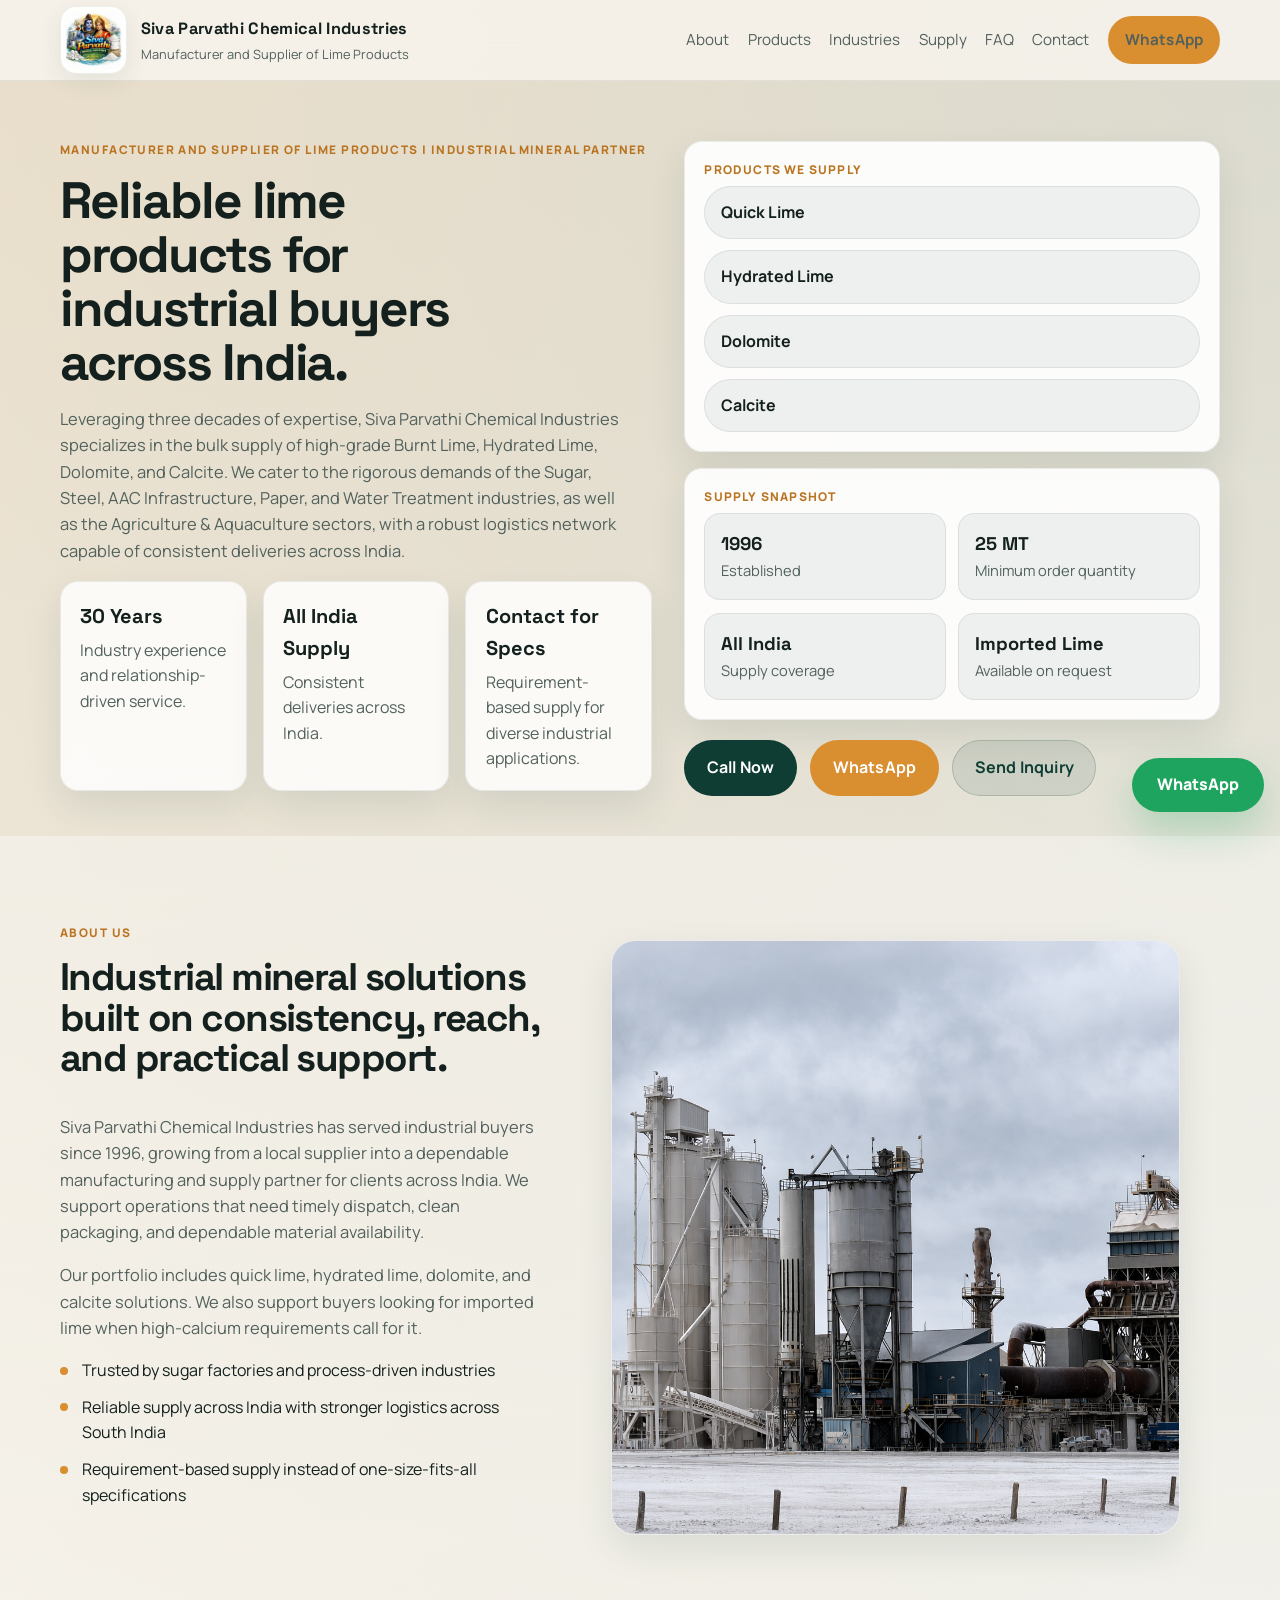
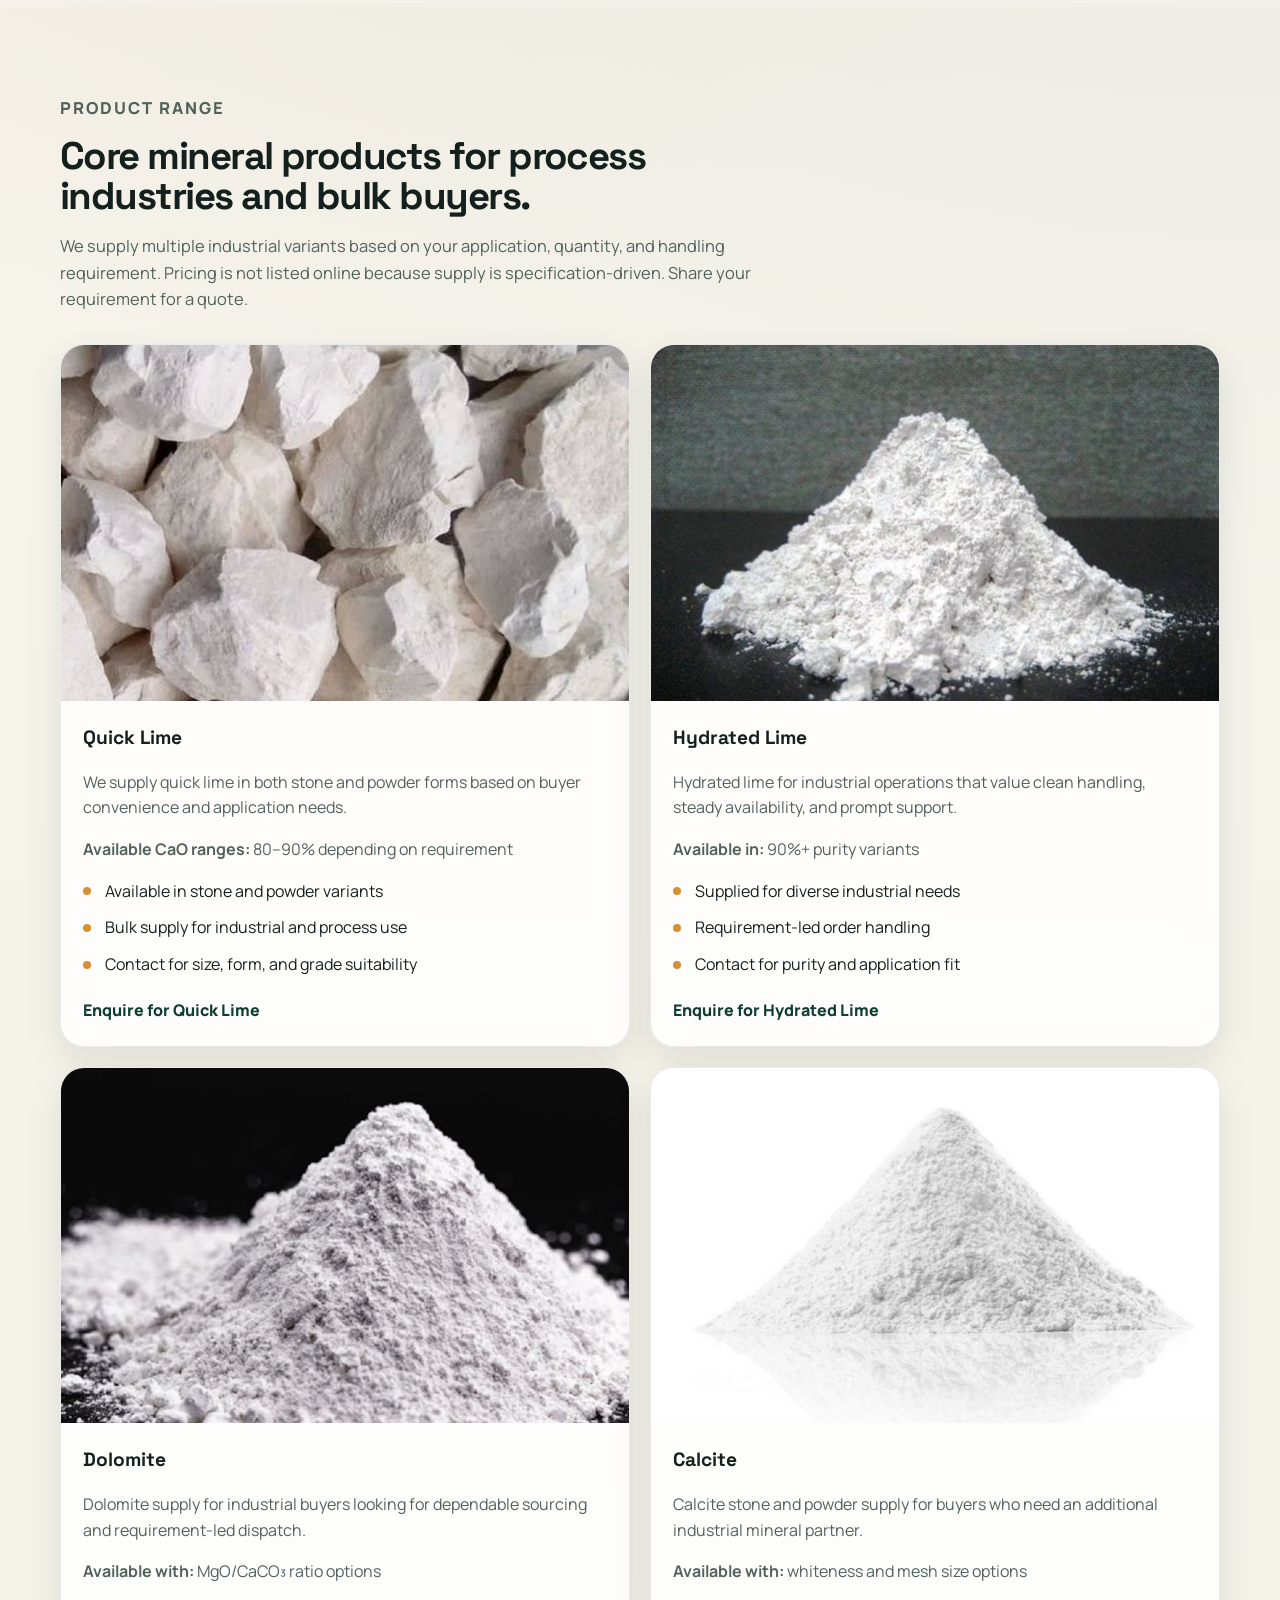
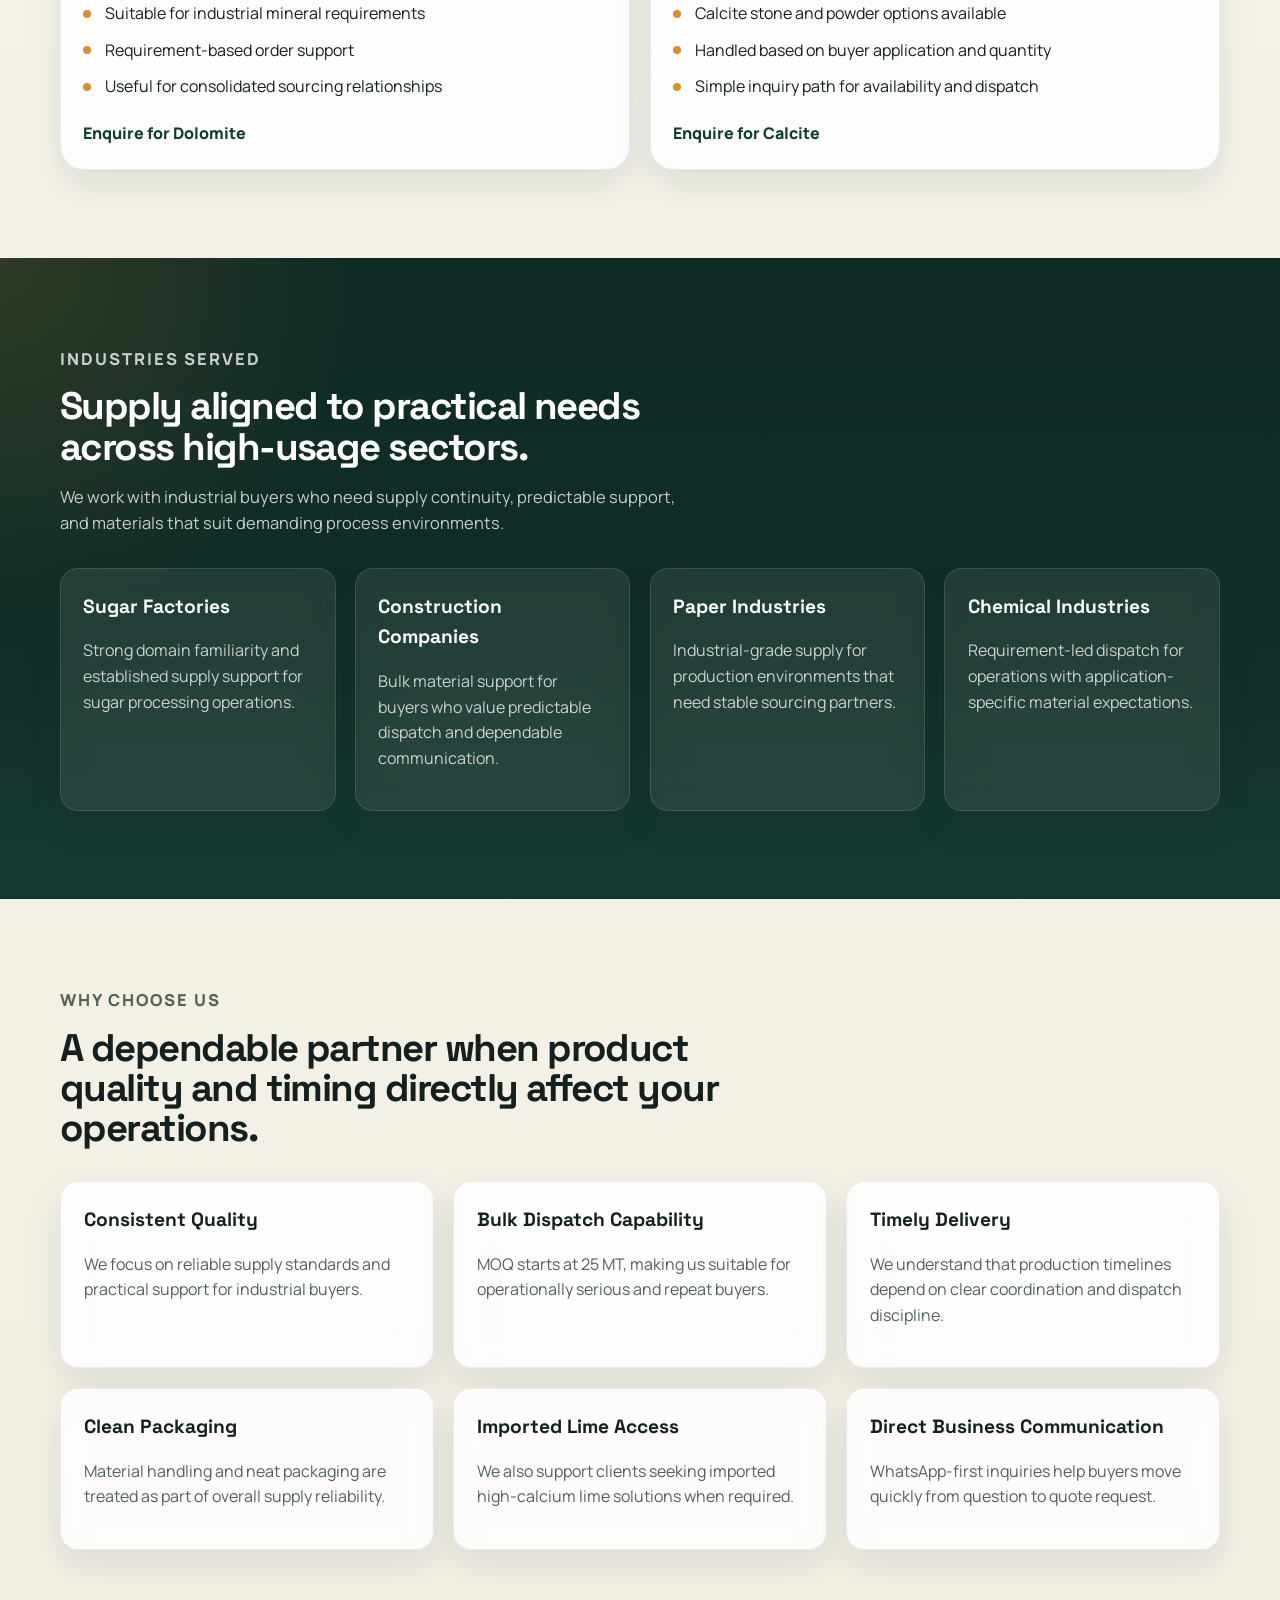
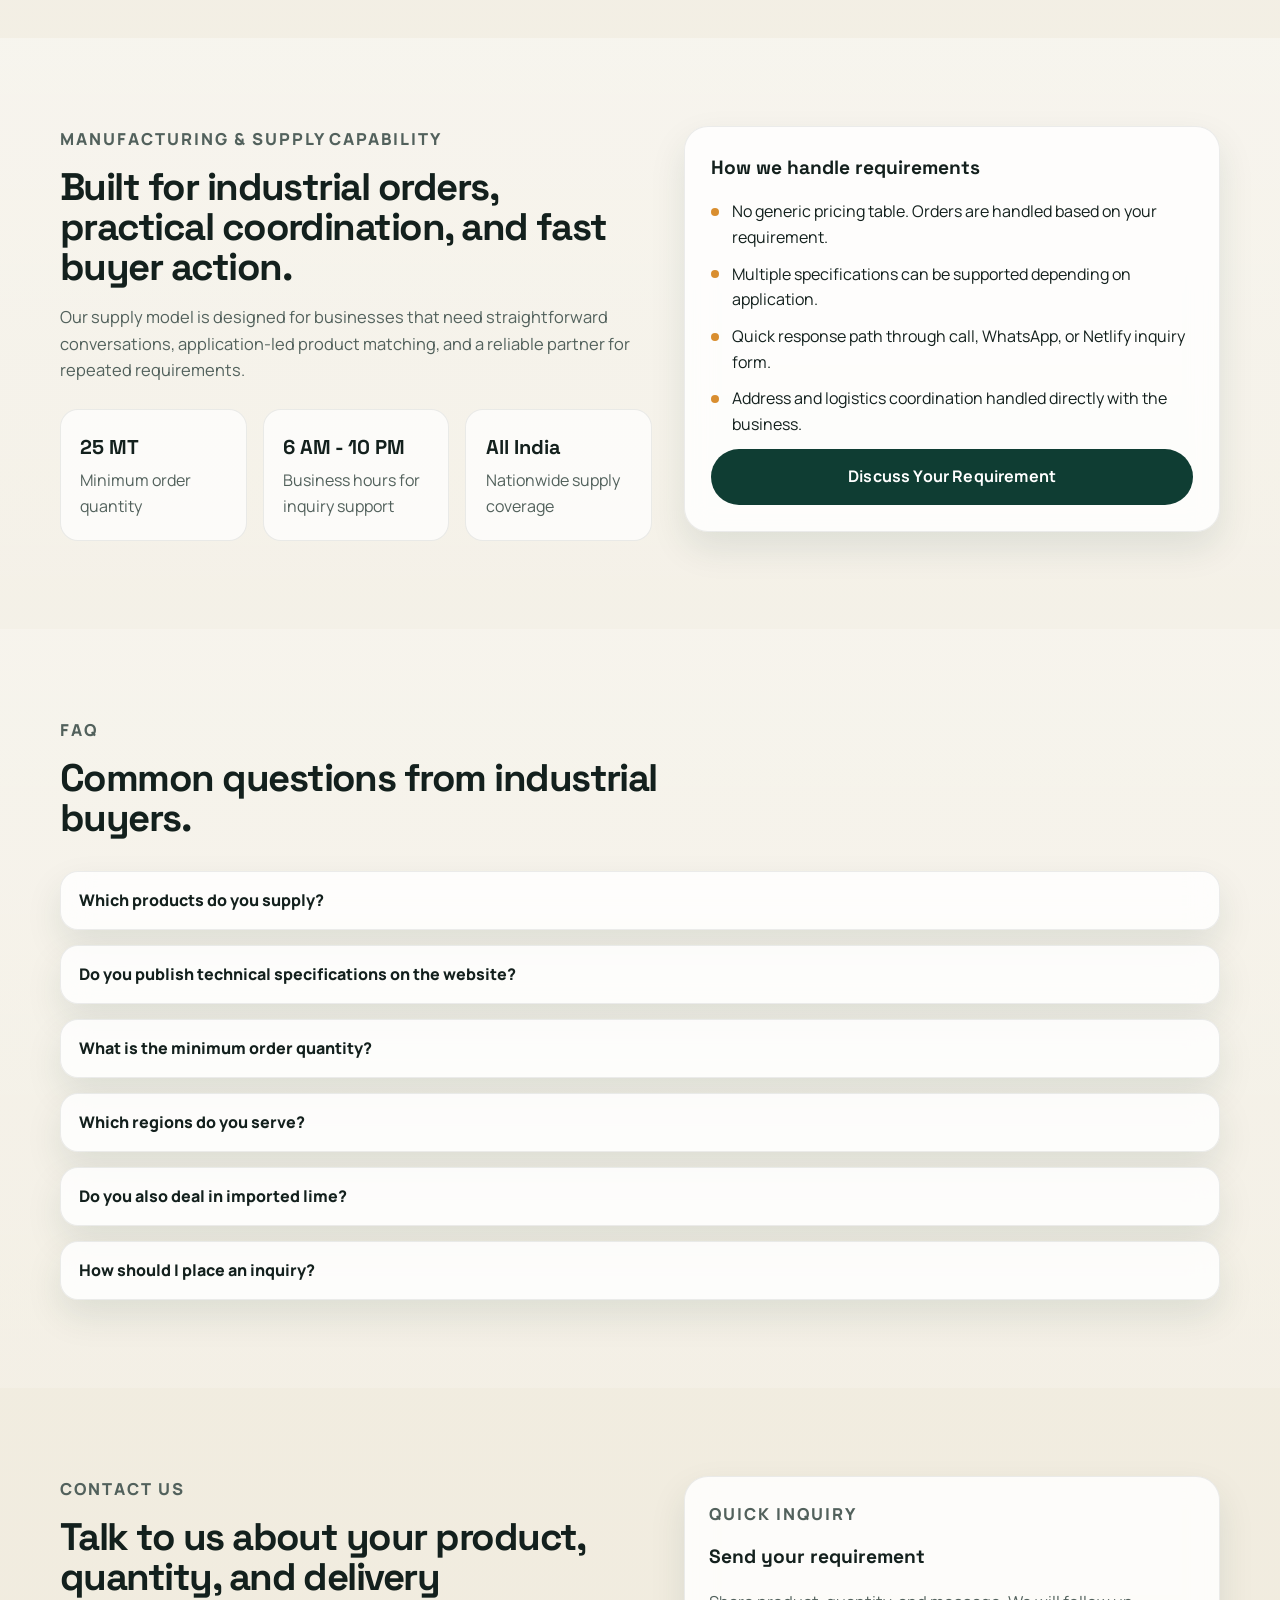
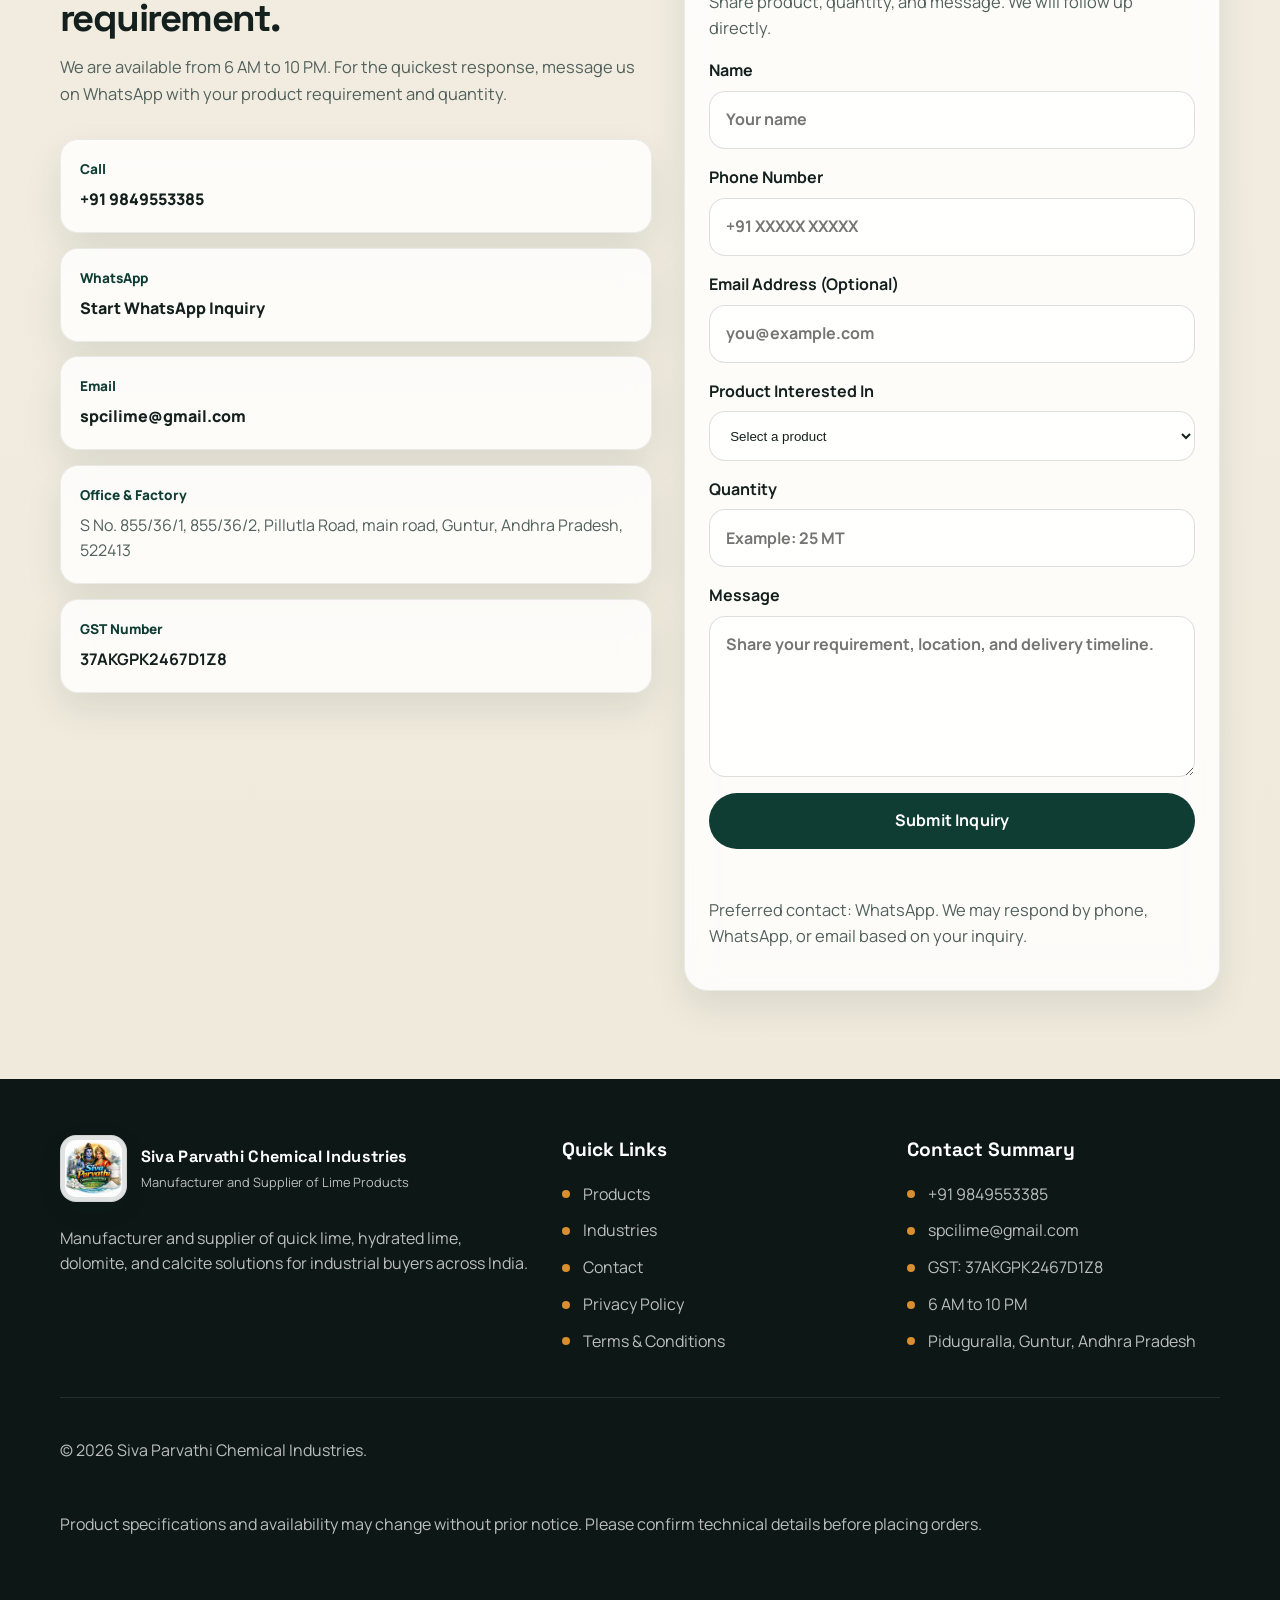
==== commit 272ee385: "Add Google Forms inquiry flow and validation" ====
--- a/index.html
+++ b/index.html
@@ -468,7 +468,7 @@
 
             <label>
               Name
-              <input type="text" name="name" placeholder="Your name" required />
+              <input id="name-field" type="text" name="name" placeholder="Your name" required />
             </label>
 
             <label>
@@ -480,14 +480,14 @@
                 placeholder="+91 XXXXX XXXXX"
                 inputmode="tel"
                 pattern="^(\+91[\-\s]?)?[6-9]\d{9}$"
-                title="Enter a valid 10-digit Indian mobile number, with optional +91 prefix."
+                title="Enter a valid 10-digit Indian mobile number, or +91 followed by 10 digits."
                 required
               />
             </label>
 
             <label>
               Email Address (Optional)
-              <input type="email" name="email" placeholder="you@example.com" />
+              <input id="email-field" type="email" name="email" placeholder="you@example.com" />
             </label>
 
             <label>
